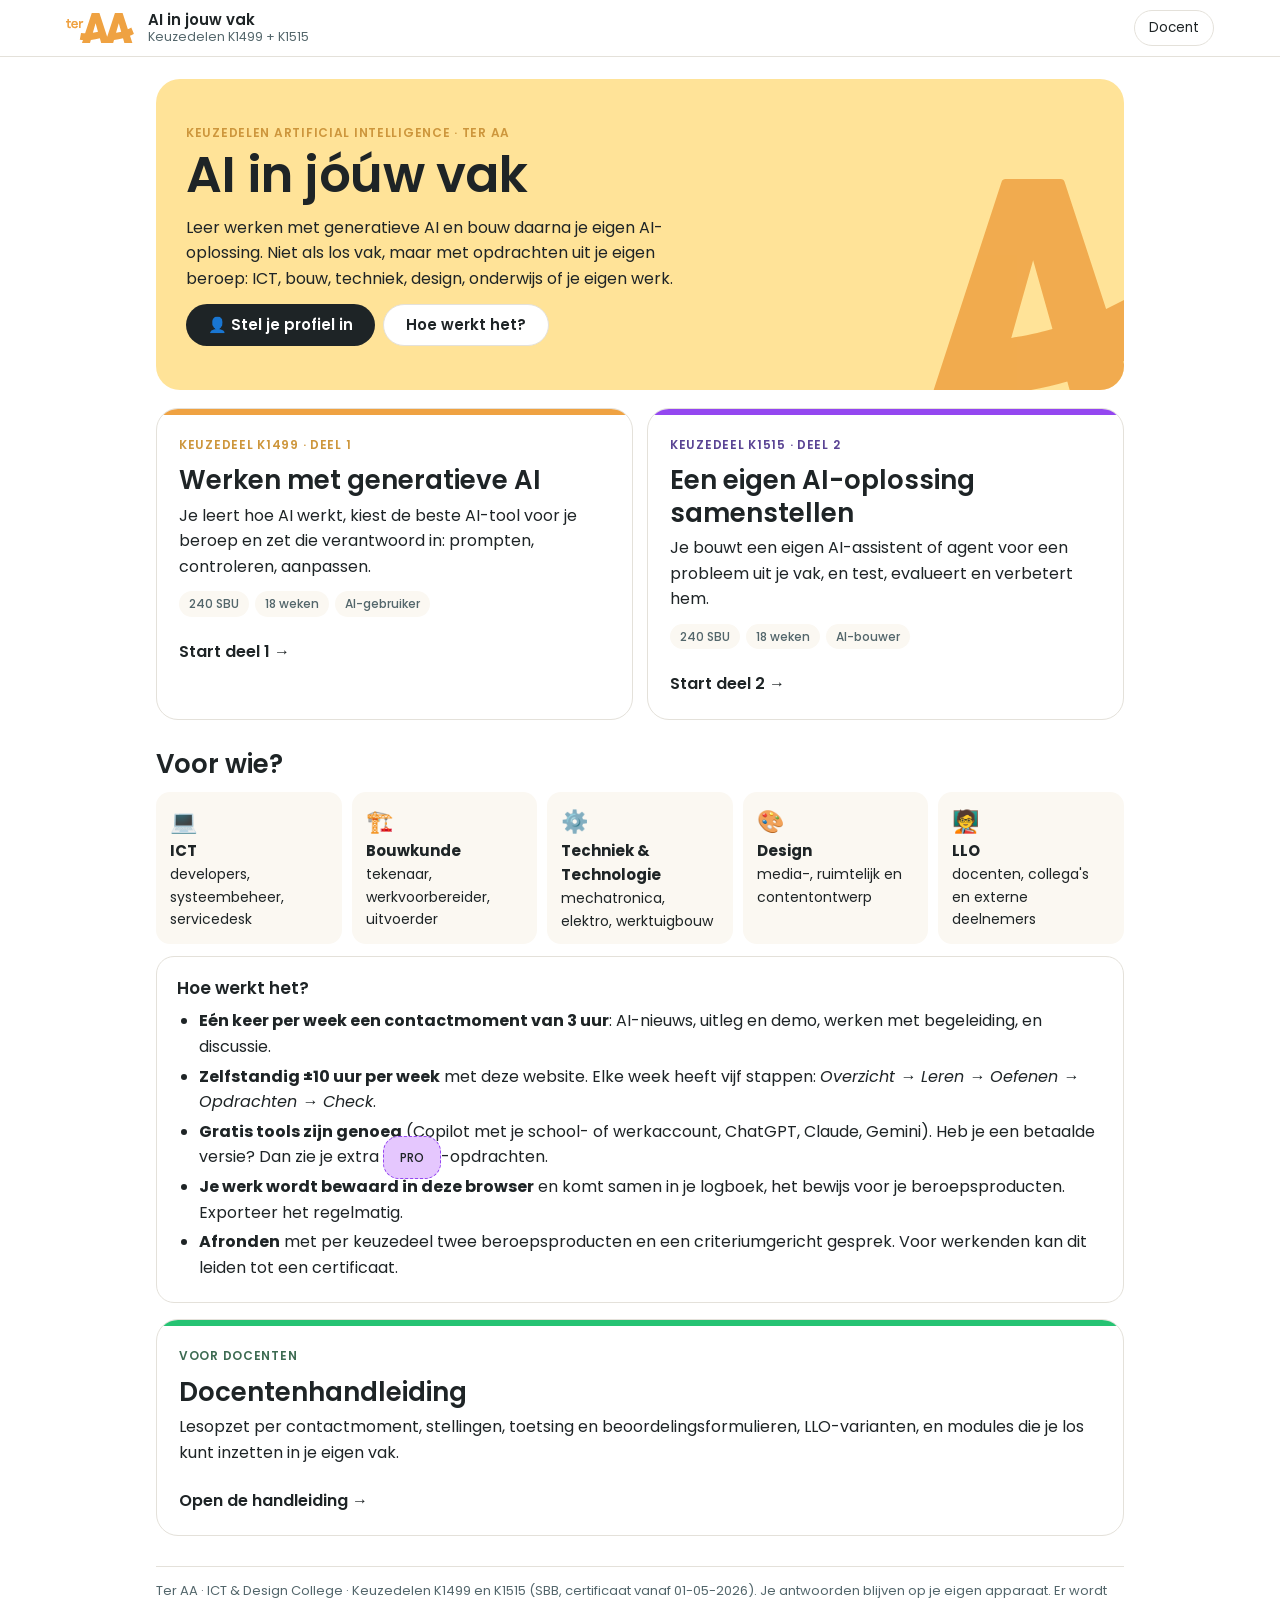
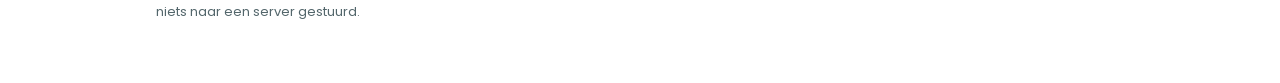
==== index.html @ 8e646749 "AI-keuzedelen K1499 + K1515: interactief lesmateriaal (36 weken), docentenhandleiding, Ter AA-huisst" ====
<!doctype html>
<html lang="nl">
<head>
<meta charset="utf-8">
<meta name="viewport" content="width=device-width, initial-scale=1">
<title>AI in jouw vak – Ter AA</title>
<link rel="preconnect" href="https://fonts.googleapis.com">
<link href="https://fonts.googleapis.com/css2?family=Poppins:wght@400;500;600;700&display=swap" rel="stylesheet">
<link rel="stylesheet" href="assets/stijl.css">
<link rel="icon" href="assets/a.svg" type="image/svg+xml">
<style>
.wrap{max-width:1000px;margin:0 auto;padding:22px 16px 60px}
.hero{padding:40px 30px 34px}
.hero h1{font-size:clamp(30px,6vw,50px)}
.tegel.k1499 .bovenbalk{background:var(--basis)} .tegel.k1499 .code{color:var(--d-oker)}
.tegel.k1515 .bovenbalk{background:var(--paars)} .tegel.k1515 .code{color:var(--d-paars)}
.tegel.docent .bovenbalk{background:var(--m-groen)} .tegel.docent .code{color:var(--d-groen)}
.tegel .ga{font-weight:600;margin-top:10px;display:inline-block}
.voor{display:grid;grid-template-columns:repeat(auto-fit,minmax(170px,1fr));gap:10px;margin:12px 0}
.voor div{background:var(--vlak);border-radius:14px;padding:12px 14px;font-size:14px}
.voor div b{display:block;font-size:15px}
.voor div span{font-size:22px}
.prog{font-size:13px;color:var(--zacht);margin-top:6px}
footer{color:var(--zacht);font-size:13px;margin-top:30px;border-top:1.5px solid var(--lijn);padding-top:14px}
</style>
</head>
<body>
<script src="assets/logo.js"></script>
<script src="assets/kern.js"></script>
<div id="kop"></div>
<div class="wrap">
  <section class="hero">
    <div class="grootA" id="grootA"></div>
    <span class="label">Keuzedelen Artificial Intelligence · Ter AA</span>
    <h1>AI in jóúw vak</h1>
    <p>Leer werken met generatieve AI en bouw daarna je eigen AI-oplossing. Niet als los vak, maar met opdrachten uit je eigen beroep: ICT, bouw, techniek, design, onderwijs of je eigen werk.</p>
    <div class="knoppen"><a class="knop" href="k1499.html#profiel">👤 Stel je profiel in</a><a class="knop rand" href="#hoe">Hoe werkt het?</a></div>
  </section>

  <div class="tegels">
    <a class="tegel k1499" href="k1499.html"><span class="bovenbalk"></span>
      <span class="code">KEUZEDEEL K1499 · DEEL 1</span>
      <h2>Werken met generatieve AI</h2>
      <p>Je leert hoe AI werkt, kiest de beste AI-tool voor je beroep en zet die verantwoord in: prompten, controleren, aanpassen.</p>
      <div class="tags"><span class="tag">240 SBU</span><span class="tag">18 weken</span><span class="tag">AI-gebruiker</span></div>
      <div class="prog" id="p1499"></div>
      <span class="ga">Start deel 1 →</span></a>
    <a class="tegel k1515" href="k1515.html"><span class="bovenbalk"></span>
      <span class="code">KEUZEDEEL K1515 · DEEL 2</span>
      <h2>Een eigen AI-oplossing samenstellen</h2>
      <p>Je bouwt een eigen AI-assistent of agent voor een probleem uit je vak, en test, evalueert en verbetert hem.</p>
      <div class="tags"><span class="tag">240 SBU</span><span class="tag">18 weken</span><span class="tag">AI-bouwer</span></div>
      <div class="prog" id="p1515"></div>
      <span class="ga">Start deel 2 →</span></a>
  </div>

  <h2 id="hoe" style="margin-top:28px">Voor wie?</h2>
  <div class="voor">
    <div><span>💻</span><b>ICT</b>developers, systeembeheer, servicedesk</div>
    <div><span>🏗️</span><b>Bouwkunde</b>tekenaar, werkvoorbereider, uitvoerder</div>
    <div><span>⚙️</span><b>Techniek &amp; Technologie</b>mechatronica, elektro, werktuigbouw</div>
    <div><span>🎨</span><b>Design</b>media-, ruimtelijk en contentontwerp</div>
    <div><span>🧑‍🏫</span><b>LLO</b>docenten, collega's en externe deelnemers</div>
  </div>

  <div class="kaart">
    <h3 style="margin-top:0">Hoe werkt het?</h3>
    <ul>
      <li><b>Eén keer per week een contactmoment van 3 uur</b>: AI-nieuws, uitleg en demo, werken met begeleiding, en discussie.</li>
      <li><b>Zelfstandig ±10 uur per week</b> met deze website. Elke week heeft vijf stappen: <i>Overzicht → Leren → Oefenen → Opdrachten → Check</i>.</li>
      <li><b>Gratis tools zijn genoeg</b> (Copilot met je school- of werkaccount, ChatGPT, Claude, Gemini). Heb je een betaalde versie? Dan zie je extra <span class="tag pro">PRO</span>-opdrachten.</li>
      <li><b>Je werk wordt bewaard in deze browser</b> en komt samen in je logboek, het bewijs voor je beroepsproducten. Exporteer het regelmatig.</li>
      <li><b>Afronden</b> met per keuzedeel twee beroepsproducten en een criteriumgericht gesprek. Voor werkenden kan dit leiden tot een certificaat.</li>
    </ul>
  </div>

  <div class="tegels">
    <a class="tegel docent" href="docent.html"><span class="bovenbalk"></span>
      <span class="code">VOOR DOCENTEN</span>
      <h2>Docentenhandleiding</h2>
      <p>Lesopzet per contactmoment, stellingen, toetsing en beoordelingsformulieren, LLO-varianten, en modules die je los kunt inzetten in je eigen vak.</p>
      <span class="ga">Open de handleiding →</span></a>
  </div>

  <footer>Ter AA · ICT &amp; Design College · Keuzedelen K1499 en K1515 (SBB, certificaat vanaf 01-05-2026). Je antwoorden blijven op je eigen apparaat. Er wordt niets naar een server gestuurd.</footer>
</div>
<script>
document.getElementById('kop').outerHTML = AIKD.header('AI in jouw vak','Keuzedelen K1499 + K1515','<a class="pil" href="docent.html">Docent</a>');
document.getElementById('grootA').innerHTML = TERAA_A;
['k1499','k1515'].forEach(k=>{ const s = AIKD.lees('aikd_'+k, null); if(!s) return;
  const n = Object.keys(s.af||{}).filter(x=>s.af[x] && /^\d+\./.test(x)).length;
  if(n) document.getElementById('p'+k.slice(1)).textContent = '✓ '+n+' opdracht(en) afgevinkt'; });
</script>
</body>
</html>
---- assets/stijl.css ----
/* AI-keuzedelen Ter AA — huisstijl (stylesheet Ter AA 01-04-2025: Poppins, basiskleur #EFA242 + palet) */
:root{
  --basis:#EFA242;
  --oranje:#FF5900; --groen:#90F87B; --paars:#9447F0; --geel:#FADE29;
  --l-geel:#FFE398; --l-zalm:#F8CBAF; --l-mint:#A6EBC7; --l-lila:#E5C7FE; --l-blauw:#B2C6D3;
  --m-zalm:#FF996E; --m-groen:#26C373; --m-lila:#D594FF; --m-blauw:#6698AD;
  --d-oker:#CD963C; --d-oranje:#D2652A; --d-groen:#3D6B52; --d-paars:#5A4494; --d-grijs:#53666B;
  --tekst:#1E2426; --zacht:#53666B; --lijn:#E4E1DA; --bg:#FFFFFF; --vlak:#FBF8F2;
  --accent:var(--basis); --accent-l:var(--l-geel); --accent-d:var(--d-oker);
  --navh:68px;
}
body.kd-k1515{--accent:var(--paars); --accent-l:var(--l-lila); --accent-d:var(--d-paars)}
body.kd-docent{--accent:var(--m-groen); --accent-l:var(--l-mint); --accent-d:var(--d-groen)}
*{box-sizing:border-box}
html,body{margin:0}
[hidden]{display:none!important}
body{font-family:Poppins,Arial,sans-serif;color:var(--tekst);background:var(--bg);font-size:16px;line-height:1.6}
button,input,textarea,select{font:inherit;color:inherit}
a{color:var(--accent-d)}
.label{display:inline-block;font-size:12px;font-weight:600;letter-spacing:.06em;text-transform:uppercase;color:var(--accent-d);margin-bottom:6px}
h1{font-weight:600;font-size:clamp(26px,5.4vw,40px);line-height:1.1;margin:0 0 12px;letter-spacing:-.01em}
h2{font-weight:600;font-size:clamp(20px,4vw,26px);line-height:1.25;margin:0 0 10px}
h3{font-weight:600;font-size:17px;margin:18px 0 6px}
h4{font-weight:600;font-size:15px;margin:12px 0 4px}
p{margin:0 0 12px}
ul,ol{margin:0 0 12px;padding-left:22px}
li{margin-bottom:4px}
.hint{color:var(--zacht);font-size:14px}
code{background:var(--vlak);padding:1px 6px;border-radius:6px;font-size:.92em}
pre{background:var(--tekst);color:#f4f1ea;padding:14px 16px;border-radius:14px;overflow:auto;font-size:13.5px;line-height:1.5;white-space:pre-wrap}

/* ---------- header ---------- */
.top{position:sticky;top:0;z-index:20;background:rgba(255,255,255,.96);backdrop-filter:blur(6px);border-bottom:1.5px solid var(--lijn)}
.top-in{max-width:1180px;margin:0 auto;padding:10px 16px;display:flex;align-items:center;gap:14px}
.top .logo{height:30px;display:block;flex:none}
.top .logo svg{height:100%;width:auto;display:block}
.top .titel{font-weight:600;font-size:15px;line-height:1.2;min-width:0}
.top .titel small{display:block;font-weight:400;color:var(--zacht);font-size:12.5px;white-space:nowrap;overflow:hidden;text-overflow:ellipsis}
.top .rechts{margin-left:auto;display:flex;gap:8px;align-items:center}
.pil{border:1.5px solid var(--lijn);background:#fff;border-radius:99px;padding:6px 14px;font-size:13.5px;cursor:pointer;text-decoration:none;color:var(--tekst);white-space:nowrap;display:inline-flex;gap:6px;align-items:center}
.pil:hover{border-color:var(--accent)}
.pil.vol{background:var(--accent-l);border-color:var(--accent-l)}
.menuknop{display:none}
@media (max-width:900px){.menuknop{display:inline-flex}.top .pil.verberg-m{display:none}}

/* ---------- layout ---------- */
.shell{max-width:1180px;margin:0 auto;display:grid;grid-template-columns:270px 1fr;gap:28px;padding:0 16px}
.zij{position:sticky;top:58px;align-self:start;max-height:calc(100vh - 58px);overflow:auto;padding:18px 0 30px}
.zij h4{font-size:12px;letter-spacing:.06em;text-transform:uppercase;color:var(--zacht);margin:16px 0 6px}
.zij a{display:flex;gap:10px;align-items:center;text-decoration:none;color:var(--tekst);padding:7px 10px;border-radius:12px;font-size:14px;line-height:1.3}
.zij a:hover{background:var(--vlak)}
.zij a.nu{background:var(--accent-l);font-weight:600}
.zij a .nr{flex:none;width:26px;height:26px;border-radius:50%;display:grid;place-items:center;font-size:12px;font-weight:600;background:var(--vlak);border:1.5px solid var(--lijn)}
.zij a.klaar .nr{background:var(--tekst);color:#fff;border-color:var(--tekst)}
.zij .voortgang{margin:6px 10px 0}
main{min-width:0;padding:22px 0 calc(var(--navh) + 30px)}
@media (max-width:900px){
  .shell{grid-template-columns:1fr}
  .zij{position:fixed;inset:58px 0 0 0;background:#fff;z-index:30;padding:10px 16px 90px;max-height:none;display:none}
  body.menu-open .zij{display:block}
}
.inhoud{max-width:760px}

/* ---------- onderste navigatiebalk (volgende-knop altijd zichtbaar) ---------- */
.navbar{position:fixed;left:0;right:0;bottom:0;z-index:25;background:rgba(255,255,255,.97);border-top:1.5px solid var(--lijn);backdrop-filter:blur(6px)}
.navbar-in{max-width:1180px;margin:0 auto;padding:10px 16px;display:flex;align-items:center;gap:10px;min-height:var(--navh)}
.navbar .stapjes{display:flex;gap:6px;flex-wrap:wrap;margin:0 auto}
.navbar .stapjes button{border:0;background:var(--vlak);border-radius:99px;padding:5px 12px;font-size:12.5px;cursor:pointer;color:var(--zacht)}
.navbar .stapjes button.nu{background:var(--accent-l);color:var(--tekst);font-weight:600}
@media (max-width:640px){.navbar .stapjes{display:none}.navbar .rechtsknop{margin-left:auto}}

/* ---------- knoppen ---------- */
.knop{border:0;border-radius:99px;padding:11px 22px;font-weight:600;cursor:pointer;background:var(--tekst);color:#fff;display:inline-flex;align-items:center;gap:8px;transition:transform .1s,opacity .2s;text-decoration:none;font-size:15px;line-height:1.2}
.knop:hover{transform:translateY(-1px)}
.knop:disabled{opacity:.35;cursor:not-allowed;transform:none}
.knop.accent{background:var(--accent);color:var(--tekst)}
.knop.oranje{background:var(--oranje);color:#fff}
.knop.licht{background:var(--vlak);color:var(--tekst)}
.knop.rand{background:#fff;border:1.5px solid var(--lijn);color:var(--tekst)}
.knop.klein{padding:7px 14px;font-size:13.5px}
.knoppen{display:flex;gap:8px;flex-wrap:wrap;margin:10px 0}

/* ---------- kaarten en blokken ---------- */
.kaart{background:#fff;border:1.5px solid var(--lijn);border-radius:18px;padding:18px 20px;margin:0 0 14px}
.kaart > :last-child{margin-bottom:0}
.kaart.vlak{background:var(--vlak);border-color:var(--vlak)}
.kaart.accent{background:var(--accent-l);border-color:var(--accent-l)}
.kaart.mint{background:var(--l-mint);border-color:var(--l-mint)}
.kaart.zalm{background:var(--l-zalm);border-color:var(--l-zalm)}
.kaart.blauw{background:#E3ECF1;border-color:#E3ECF1}
.kaart.lila{background:var(--l-lila);border-color:var(--l-lila)}
.kop{display:flex;gap:10px;align-items:center;margin-bottom:8px}
.kop .ico{font-size:22px;flex:none}
.kop h3{margin:0}
.tags{display:flex;gap:6px;flex-wrap:wrap;margin:6px 0 12px}
.tag{font-size:12px;padding:3px 10px;border-radius:99px;background:var(--vlak);color:var(--zacht);font-weight:500}
.tag.w{background:var(--accent-l);color:var(--tekst)}
.tag.uur{background:var(--l-blauw);color:var(--tekst)}
.tag.pro{background:var(--l-lila);color:var(--tekst)}
.tag.gratis{background:var(--l-mint);color:var(--tekst)}

/* hero */
.hero{position:relative;background:var(--accent-l);border-radius:24px;padding:30px 26px 26px;overflow:hidden;margin-bottom:18px}
.hero .grootA{position:absolute;right:-30px;bottom:-30px;width:230px;opacity:.85;pointer-events:none}
.hero .grootA svg{width:100%;height:auto;display:block}
.hero > *:not(.grootA){position:relative;z-index:1;max-width:520px}
@media (max-width:560px){.hero .grootA{width:150px;opacity:.4}}
.fasebalk{display:flex;gap:6px;flex-wrap:wrap;margin:10px 0 0}
.fasebalk span{font-size:12px;padding:3px 10px;border-radius:99px;background:rgba(255,255,255,.7)}

/* uitleg-tekst */
.uitleg h3:first-child{margin-top:0}
.uitleg .kader{background:var(--vlak);border-left:4px solid var(--accent);border-radius:0 12px 12px 0;padding:12px 16px;margin:12px 0}
.uitleg table,.tabel{border-collapse:collapse;width:100%;font-size:14px;margin:8px 0 14px}
.uitleg th,.uitleg td,.tabel th,.tabel td{border-bottom:1px solid var(--lijn);padding:7px 8px;text-align:left;vertical-align:top}
.uitleg th,.tabel th{font-weight:600;background:var(--vlak)}
.tabelwrap{overflow-x:auto}

/* contextblok per doelgroep */
.context{border-radius:16px;padding:14px 16px;background:var(--l-blauw);margin:10px 0}
.context b.dg{display:block;font-size:12px;letter-spacing:.05em;text-transform:uppercase}
.context-alle details{margin:6px 0}
.context-alle summary{cursor:pointer;font-size:14px;color:var(--zacht)}

/* pro-blok */
.pro{border:1.5px dashed var(--paars);border-radius:16px;padding:12px 16px;margin:10px 0;background:#FBF6FF}
.pro b.t{color:var(--d-paars)}

/* opdrachten */
.opdracht{border:1.5px solid var(--lijn);border-radius:18px;padding:16px 18px;margin:0 0 14px;background:#fff}
.opdracht.af{border-color:var(--m-groen);background:#F6FCF8}
.opdracht .kopregel{display:flex;gap:10px;align-items:flex-start}
.opdracht .kopregel h3{margin:0;flex:1}
.vinkje{flex:none;display:flex;align-items:center;gap:6px;font-size:13px;color:var(--zacht);cursor:pointer;user-select:none}
.vinkje input{width:20px;height:20px;accent-color:var(--m-groen)}
textarea,input[type=text],input[type=number],select{width:100%;border:1.5px solid var(--lijn);border-radius:12px;padding:10px 12px;background:#fff;margin-top:4px;outline:none;transition:border-color .2s}
textarea:focus,input[type=text]:focus,input[type=number]:focus,select:focus{border-color:var(--accent)}
textarea{min-height:110px;resize:vertical;line-height:1.5}
.bewaard{font-size:12px;color:var(--m-groen);height:16px}
label.veld{display:block;font-size:13.5px;font-weight:500;margin:8px 0 2px}

/* opties / keuzes */
.opties{display:grid;gap:10px;margin:12px 0}
.opties.twee{grid-template-columns:1fr 1fr}
.opties.drie{grid-template-columns:repeat(3,1fr)}
@media (max-width:640px){.opties.twee,.opties.drie{grid-template-columns:1fr}}
.optie{display:flex;align-items:center;gap:12px;text-align:left;width:100%;border:2px solid var(--lijn);background:#fff;border-radius:16px;padding:12px 14px;cursor:pointer;transition:border-color .15s,background .15s}
.optie:hover{border-color:var(--accent)}
.optie.aan{border-color:var(--accent);background:var(--accent-l)}
.optie.goed{border-color:var(--m-groen);background:#E9F9F0}
.optie.fout{border-color:var(--oranje);background:#FFF0E8}
.optie .ico{font-size:24px;width:32px;text-align:center;flex:none}
.optie .tx b{display:block;font-weight:600}
.optie .tx small{color:var(--zacht);font-size:13px}

/* quiz */
.vraag{margin:0 0 18px}
.vraag .v{font-weight:600;margin-bottom:6px}
.feedback{border-radius:12px;padding:10px 14px;font-size:14px;margin-top:8px}
.feedback.goed{background:#E9F9F0}
.feedback.fout{background:#FFF0E8}
.score{font-size:42px;font-weight:700;color:var(--accent-d);line-height:1}

/* stelling */
.stelling{background:var(--accent-l);border-radius:20px;padding:22px 22px;margin:0 0 14px}
.stelling .nr{font-size:12px;font-weight:600;color:var(--accent-d);letter-spacing:.05em;text-transform:uppercase}
.stelling h2{margin:6px 0 0;font-size:clamp(18px,3.4vw,22px)}

/* tijdlijn contactles */
.tijdlijn{display:grid;gap:8px;margin:8px 0 6px}
.tijdlijn div{display:grid;grid-template-columns:78px 1fr;gap:10px;font-size:14.5px;align-items:start}
.tijdlijn div b{background:var(--vlak);border-radius:10px;padding:3px 8px;text-align:center;font-size:12.5px}

/* widgets */
.widget{border:2px solid var(--accent);border-radius:20px;padding:18px 20px;margin:0 0 16px;background:#fff}
.widget > h3:first-child{margin-top:0}
.chip{display:inline-flex;align-items:center;gap:4px;border:1.5px solid var(--lijn);border-radius:99px;padding:5px 12px;margin:3px;cursor:pointer;background:#fff;font-size:14px;transition:.15s}
.chip:hover{border-color:var(--accent)}
.chip.aan{background:var(--accent-l);border-color:var(--accent)}
.chip.goed{background:#E9F9F0;border-color:var(--m-groen)}
.chip.fout{background:#FFF0E8;border-color:var(--oranje)}
.balk{display:grid;grid-template-columns:minmax(90px,150px) 1fr 52px;align-items:center;gap:10px;font-size:14px;margin:4px 0}
.balk .bk{height:14px;background:var(--vlak);border-radius:99px;overflow:hidden}
.balk .bk i{display:block;height:100%;border-radius:99px;background:var(--accent);transition:width .5s}
.balk b{text-align:right;font-weight:600}
input[type=range]{width:100%;accent-color:var(--accent-d)}
.rij{display:flex;gap:10px;flex-wrap:wrap;align-items:center}
.rij > *{flex:1;min-width:140px}
.uitvoer{background:var(--vlak);border-radius:14px;padding:12px 14px;white-space:pre-wrap;font-size:14px;min-height:46px}
.meter{height:12px;border-radius:99px;background:var(--vlak);overflow:hidden;margin:6px 0}
.meter i{display:block;height:100%;background:linear-gradient(90deg,var(--oranje),var(--basis),var(--m-groen));transition:width .4s}
.woord{display:inline;cursor:pointer;border-radius:4px;padding:0 1px}
.woord:hover{background:var(--l-geel)}
.woord.aan{background:var(--l-zalm);text-decoration:line-through}
.woord.gemist{background:#FFE0D0;outline:2px solid var(--oranje)}
.stoplicht{display:grid;grid-template-columns:repeat(3,1fr);gap:6px;margin-top:6px}
.stoplicht button{border:2px solid var(--lijn);background:#fff;border-radius:12px;padding:6px;font-size:13px;cursor:pointer}
.stoplicht button.aan{border-color:var(--tekst);background:var(--vlak);font-weight:600}
.ordenlijst{list-style:none;padding:0}
.ordenlijst li{display:flex;gap:8px;align-items:center;background:var(--vlak);border-radius:12px;padding:8px 10px;margin-bottom:6px;font-size:14.5px}
.ordenlijst li span{flex:1}
.ordenlijst li button{border:0;background:#fff;border-radius:8px;width:30px;height:30px;cursor:pointer}
.ordenlijst li.goed{background:#E9F9F0}
.ordenlijst li.fout{background:#FFF0E8}

/* tegels (startpagina) */
.tegels{display:grid;grid-template-columns:repeat(auto-fit,minmax(260px,1fr));gap:14px;margin:16px 0}
.tegel{display:block;text-decoration:none;color:var(--tekst);border-radius:22px;padding:22px;position:relative;overflow:hidden;border:1.5px solid var(--lijn);background:#fff;transition:transform .15s,border-color .15s}
.tegel:hover{transform:translateY(-2px);border-color:var(--tekst)}
.tegel .bovenbalk{position:absolute;left:0;right:0;top:0;height:6px}
.tegel h2{margin:8px 0 6px}
.tegel .code{font-size:12px;font-weight:600;letter-spacing:.06em}

/* print */
@media print{.top,.zij,.navbar{display:none}main{padding:0}.shell{display:block}}

.top .logo,.hero .grootA,.tegel .grootA{color:var(--basis)}
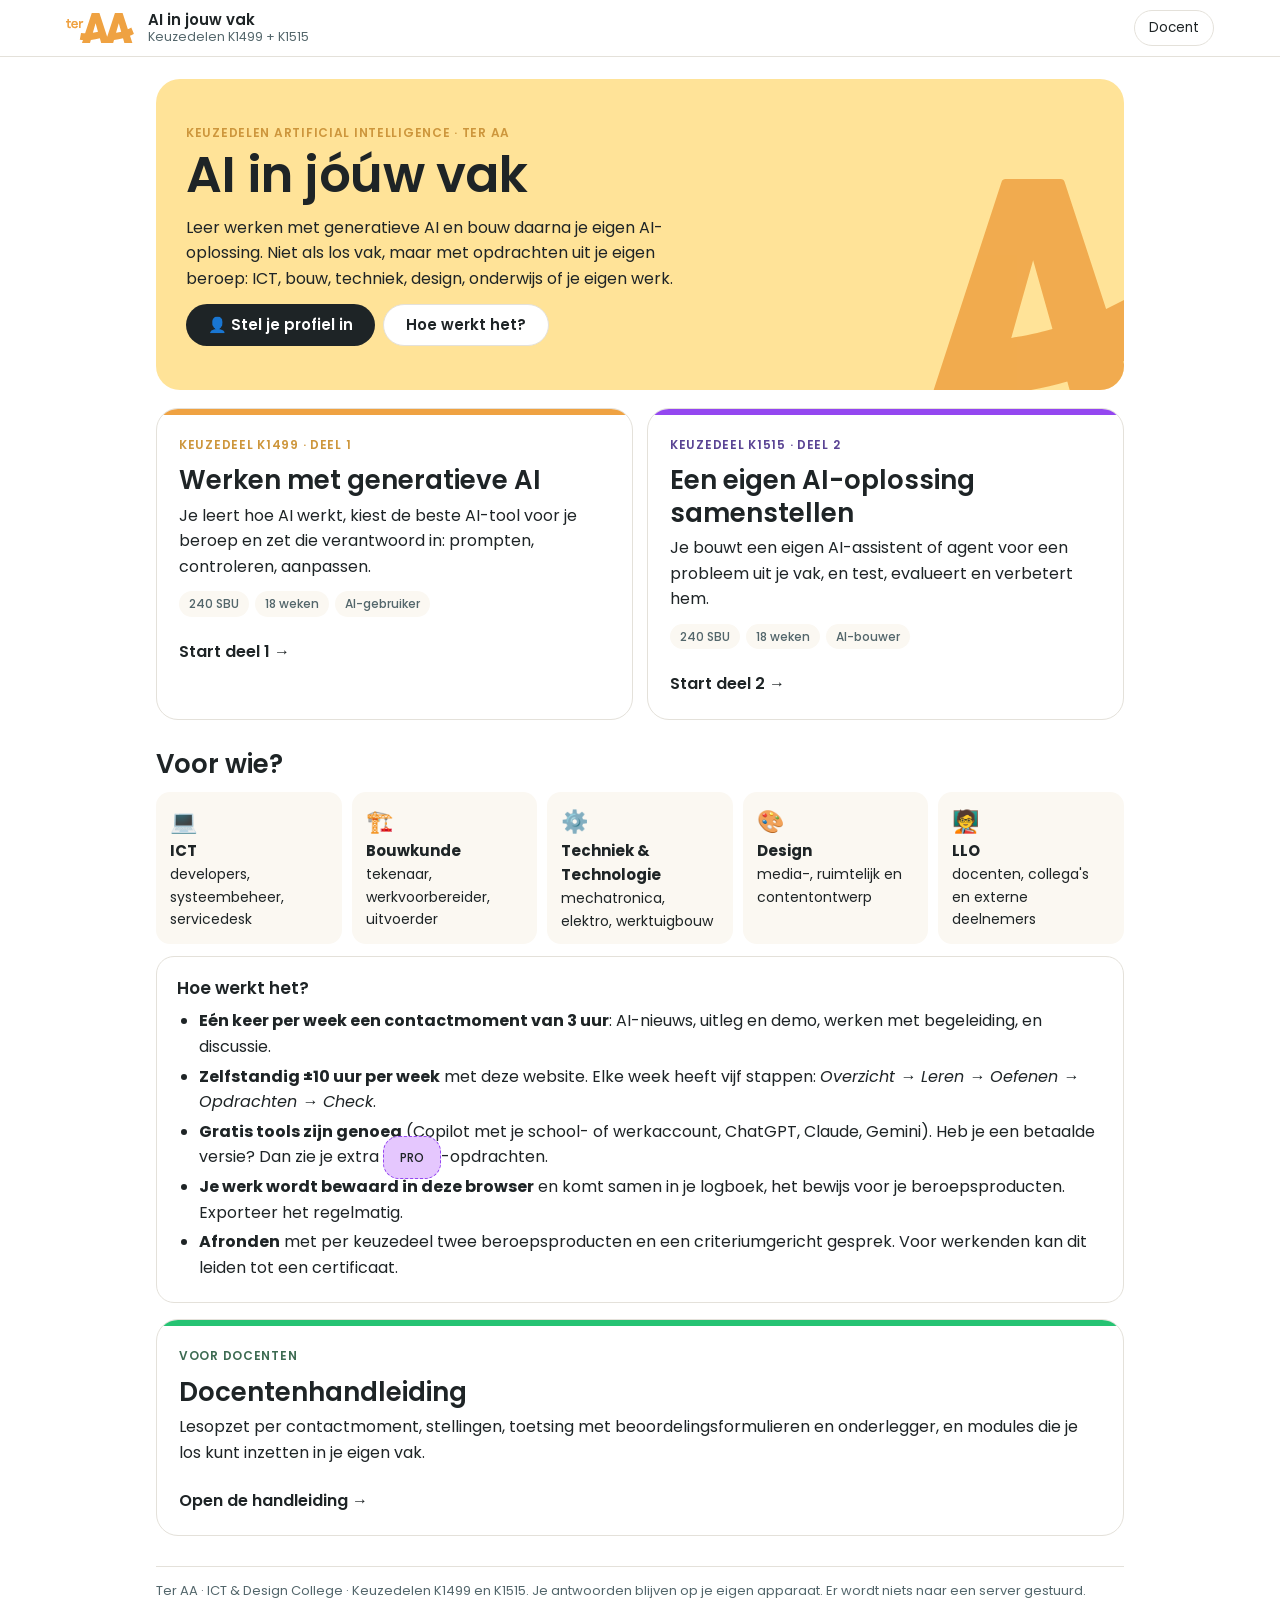
==== commit 5aea1a94: "Beoordeling 1-4 met onderlegger en cijfer per werkproces, eindproduct vooraf zichtbaar, lessen ook z" ====
--- a/index.html
+++ b/index.html
@@ -6,7 +6,7 @@
 <title>AI in jouw vak – Ter AA</title>
 <link rel="preconnect" href="https://fonts.googleapis.com">
 <link href="https://fonts.googleapis.com/css2?family=Poppins:wght@400;500;600;700&display=swap" rel="stylesheet">
-<link rel="stylesheet" href="assets/stijl.css">
+<link rel="stylesheet" href="assets/stijl.css?v=4">
 <link rel="icon" href="assets/a.svg" type="image/svg+xml">
 <style>
 .wrap{max-width:1000px;margin:0 auto;padding:22px 16px 60px}
@@ -25,8 +25,8 @@
 </style>
 </head>
 <body>
-<script src="assets/logo.js"></script>
-<script src="assets/kern.js"></script>
+<script src="assets/logo.js?v=4"></script>
+<script src="assets/kern.js?v=4"></script>
 <div id="kop"></div>
 <div class="wrap">
   <section class="hero">
@@ -78,11 +78,11 @@
     <a class="tegel docent" href="docent.html"><span class="bovenbalk"></span>
       <span class="code">VOOR DOCENTEN</span>
       <h2>Docentenhandleiding</h2>
-      <p>Lesopzet per contactmoment, stellingen, toetsing en beoordelingsformulieren, LLO-varianten, en modules die je los kunt inzetten in je eigen vak.</p>
+      <p>Lesopzet per contactmoment, stellingen, toetsing met beoordelingsformulieren en onderlegger, en modules die je los kunt inzetten in je eigen vak.</p>
       <span class="ga">Open de handleiding →</span></a>
   </div>
 
-  <footer>Ter AA · ICT &amp; Design College · Keuzedelen K1499 en K1515 (SBB, certificaat vanaf 01-05-2026). Je antwoorden blijven op je eigen apparaat. Er wordt niets naar een server gestuurd.</footer>
+  <footer>Ter AA · ICT &amp; Design College · Keuzedelen K1499 en K1515. Je antwoorden blijven op je eigen apparaat. Er wordt niets naar een server gestuurd.</footer>
 </div>
 <script>
 document.getElementById('kop').outerHTML = AIKD.header('AI in jouw vak','Keuzedelen K1499 + K1515','<a class="pil" href="docent.html">Docent</a>');
--- a/assets/stijl.css
+++ b/assets/stijl.css
@@ -215,3 +215,18 @@
 @media print{.top,.zij,.navbar{display:none}main{padding:0}.shell{display:block}}
 
 .top .logo,.hero .grootA,.tegel .grootA{color:var(--basis)}
+
+/* eindproduct en beoordeling */
+.kaart.eindproduct{border:2px solid var(--accent);box-shadow:0 0 0 4px var(--accent-l)}
+.kaart.eindproduct .tijdlijn div{grid-template-columns:92px 1fr}
+.kaart.bouwbalk{padding:11px 16px;font-size:14.5px}
+.crit{display:flex;gap:12px;align-items:flex-start;border-top:1px solid var(--lijn);padding:8px 0}
+.crit details{flex:1;font-size:14.5px}
+.crit summary{cursor:pointer}
+.crit .scores{display:flex;gap:4px;flex-shrink:0}
+.crit .chip{min-width:34px;padding-left:0;padding-right:0;justify-content:center}
+.niv{list-style:none;padding:0;margin:4px 0 6px}
+.niv li{display:flex;gap:8px;margin:4px 0;font-size:14px}
+.niv li b{flex:0 0 22px;height:22px;border-radius:50%;background:var(--vlak);text-align:center;line-height:22px;font-size:12.5px}
+.cijfer{background:var(--vlak);border-radius:12px;padding:10px 14px;margin:10px 0 0;font-size:14.5px}
+@media(max-width:600px){.crit{flex-direction:column;gap:6px}}
